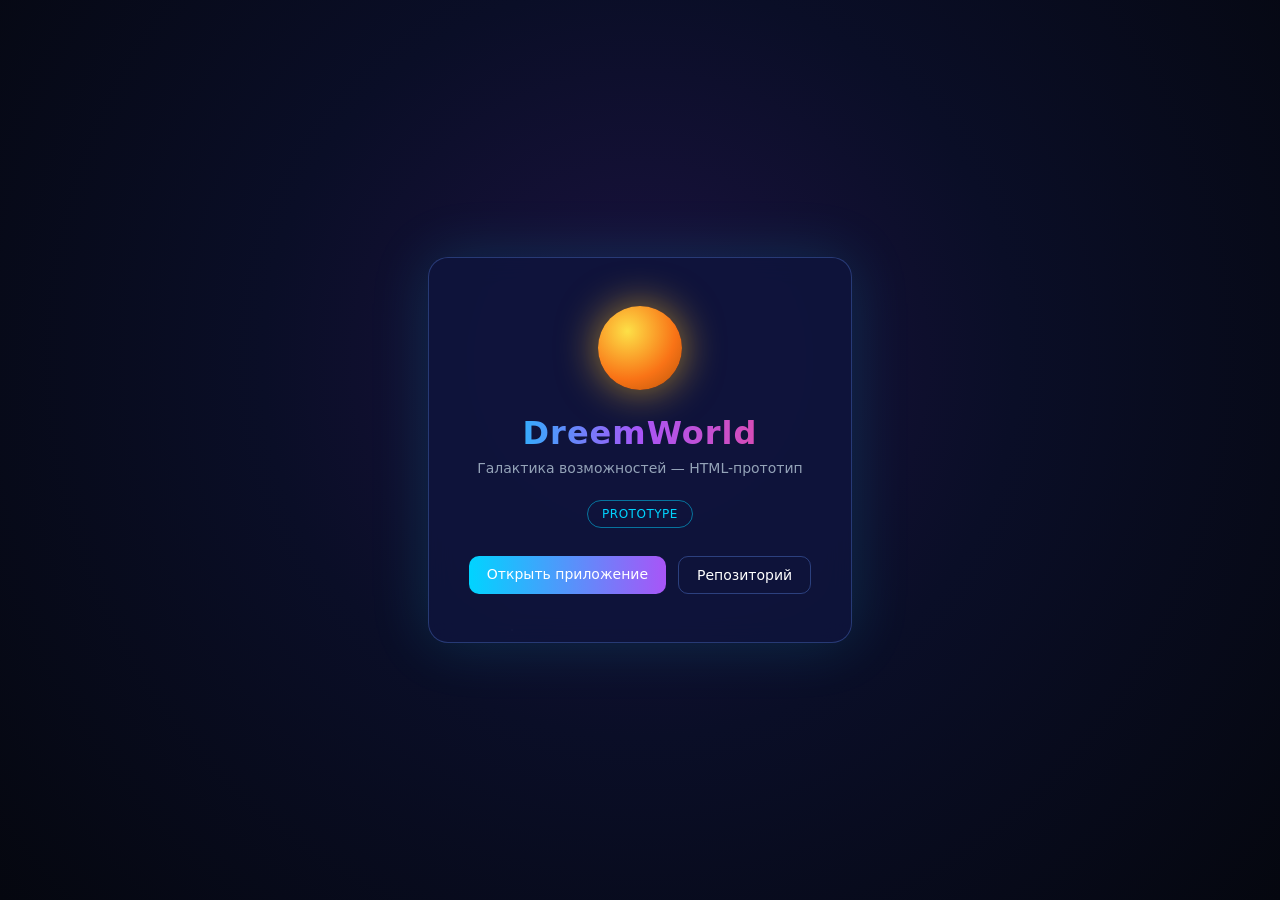
==== html prototype/index.html @ 7c05e18d "chore: добавляю HTML-прототип (папка html prototype, index.html)" ====
<!DOCTYPE html>
<html lang="ru">
<head>
  <meta charset="UTF-8" />
  <meta name="viewport" content="width=device-width, initial-scale=1.0" />
  <title>DreemWorld — HTML прототип</title>
  <style>
    :root {
      --bg-1: #0a0e27;
      --bg-2: #1a0f3c;
      --neon-blue: #00d4ff;
      --neon-violet: #a855f7;
      --neon-pink: #ec4899;
      --text: #ffffff;
      --muted: #94a3b8;
    }

    * { box-sizing: border-box; }

    body {
      margin: 0;
      min-height: 100vh;
      font-family: "Inter", "Segoe UI", system-ui, -apple-system, sans-serif;
      color: var(--text);
      background: radial-gradient(circle at 50% 40%, #1b1240 0%, var(--bg-1) 45%, #05070f 100%);
      display: grid;
      place-items: center;
      overflow: hidden;
    }

    .stars {
      position: fixed;
      inset: 0;
      background-image:
        radial-gradient(1px 1px at 20% 30%, #fff 50%, transparent 50%),
        radial-gradient(1px 1px at 70% 20%, #fff 50%, transparent 50%),
        radial-gradient(2px 2px at 40% 70%, #cbd5f5 50%, transparent 50%),
        radial-gradient(1px 1px at 85% 65%, #fff 50%, transparent 50%),
        radial-gradient(1px 1px at 15% 80%, #93c5fd 50%, transparent 50%);
      opacity: 0.7;
      pointer-events: none;
    }

    .card {
      position: relative;
      z-index: 1;
      padding: 48px 40px;
      max-width: 520px;
      text-align: center;
      background: rgba(15, 20, 60, 0.85);
      border: 1px solid rgba(100, 150, 255, 0.3);
      border-radius: 20px;
      backdrop-filter: blur(12px);
      box-shadow: 0 0 60px rgba(0, 212, 255, 0.15);
    }

    .orb {
      width: 84px;
      height: 84px;
      margin: 0 auto 24px;
      border-radius: 50%;
      background: radial-gradient(circle at 35% 30%, #fde047, #f97316 60%, #b45309);
      box-shadow: 0 0 40px rgba(251, 191, 36, 0.65);
      animation: pulse 4s ease-in-out infinite;
    }

    h1 {
      margin: 0 0 8px;
      font-size: 32px;
      letter-spacing: 1px;
      background: linear-gradient(90deg, var(--neon-blue), var(--neon-violet), var(--neon-pink));
      -webkit-background-clip: text;
      background-clip: text;
      color: transparent;
    }

    .subtitle {
      margin: 0 0 24px;
      color: var(--muted);
      font-size: 14px;
    }

    .badge {
      display: inline-block;
      padding: 6px 14px;
      border-radius: 999px;
      border: 1px solid rgba(0, 212, 255, 0.5);
      color: var(--neon-blue);
      font-size: 12px;
      letter-spacing: 0.5px;
      text-transform: uppercase;
    }

    .links {
      margin-top: 28px;
      display: flex;
      gap: 12px;
      justify-content: center;
      flex-wrap: wrap;
    }

    a {
      color: var(--text);
      text-decoration: none;
      padding: 10px 18px;
      border-radius: 10px;
      border: 1px solid rgba(100, 150, 255, 0.35);
      font-size: 14px;
      transition: transform 0.2s ease, box-shadow 0.2s ease;
    }

    a.primary {
      background: linear-gradient(90deg, var(--neon-blue), var(--neon-violet));
      border: none;
    }

    a:hover {
      transform: translateY(-2px);
      box-shadow: 0 8px 24px rgba(0, 212, 255, 0.35);
    }

    @keyframes pulse {
      0%, 100% { transform: scale(1); box-shadow: 0 0 40px rgba(251, 191, 36, 0.55); }
      50% { transform: scale(1.06); box-shadow: 0 0 70px rgba(251, 191, 36, 0.85); }
    }
  </style>
</head>
<body>
  <div class="stars"></div>
  <main class="card">
    <div class="orb"></div>
    <h1>DreemWorld</h1>
    <p class="subtitle">Галактика возможностей — HTML-прототип</p>
    <span class="badge">Prototype</span>
    <div class="links">
      <a class="primary" href="../DreemWorld/">Открыть приложение</a>
      <a href="https://github.com/MaksimEpifanov/DreemWorld">Репозиторий</a>
    </div>
  </main>
</body>
</html>
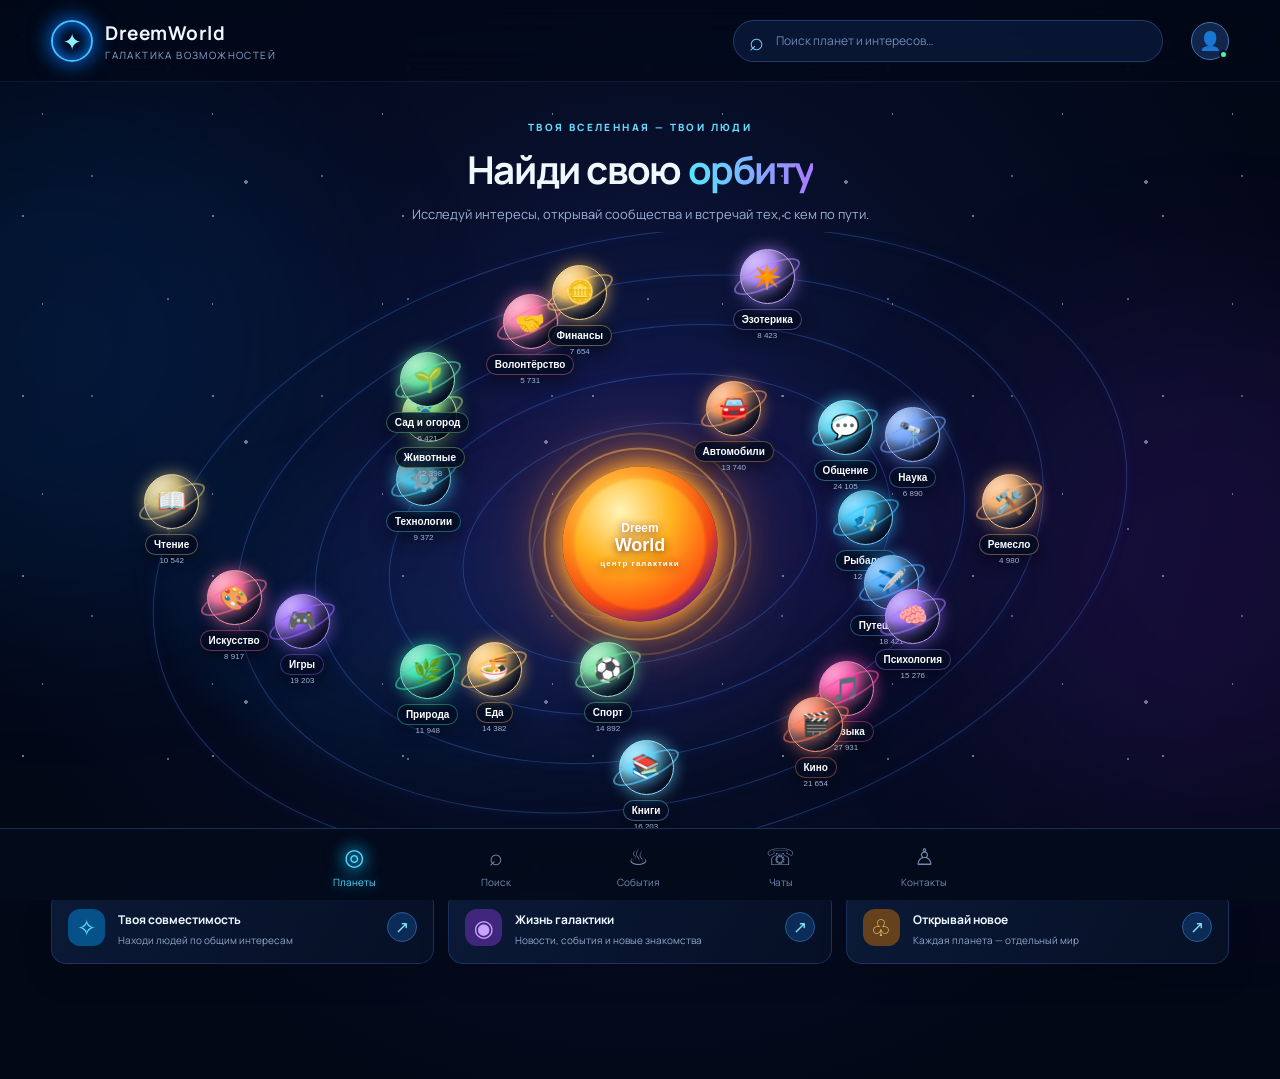
==== commit 1b4b69dd: "Add files via upload" ====
--- a/html prototype/index.html
+++ b/html prototype/index.html
@@ -1,141 +1,81 @@
-<!DOCTYPE html>
+<!doctype html>
 <html lang="ru">
 <head>
-  <meta charset="UTF-8" />
-  <meta name="viewport" content="width=device-width, initial-scale=1.0" />
-  <title>DreemWorld — HTML прототип</title>
-  <style>
-    :root {
-      --bg-1: #0a0e27;
-      --bg-2: #1a0f3c;
-      --neon-blue: #00d4ff;
-      --neon-violet: #a855f7;
-      --neon-pink: #ec4899;
-      --text: #ffffff;
-      --muted: #94a3b8;
-    }
-
-    * { box-sizing: border-box; }
-
-    body {
-      margin: 0;
-      min-height: 100vh;
-      font-family: "Inter", "Segoe UI", system-ui, -apple-system, sans-serif;
-      color: var(--text);
-      background: radial-gradient(circle at 50% 40%, #1b1240 0%, var(--bg-1) 45%, #05070f 100%);
-      display: grid;
-      place-items: center;
-      overflow: hidden;
-    }
-
-    .stars {
-      position: fixed;
-      inset: 0;
-      background-image:
-        radial-gradient(1px 1px at 20% 30%, #fff 50%, transparent 50%),
-        radial-gradient(1px 1px at 70% 20%, #fff 50%, transparent 50%),
-        radial-gradient(2px 2px at 40% 70%, #cbd5f5 50%, transparent 50%),
-        radial-gradient(1px 1px at 85% 65%, #fff 50%, transparent 50%),
-        radial-gradient(1px 1px at 15% 80%, #93c5fd 50%, transparent 50%);
-      opacity: 0.7;
-      pointer-events: none;
-    }
-
-    .card {
-      position: relative;
-      z-index: 1;
-      padding: 48px 40px;
-      max-width: 520px;
-      text-align: center;
-      background: rgba(15, 20, 60, 0.85);
-      border: 1px solid rgba(100, 150, 255, 0.3);
-      border-radius: 20px;
-      backdrop-filter: blur(12px);
-      box-shadow: 0 0 60px rgba(0, 212, 255, 0.15);
-    }
-
-    .orb {
-      width: 84px;
-      height: 84px;
-      margin: 0 auto 24px;
-      border-radius: 50%;
-      background: radial-gradient(circle at 35% 30%, #fde047, #f97316 60%, #b45309);
-      box-shadow: 0 0 40px rgba(251, 191, 36, 0.65);
-      animation: pulse 4s ease-in-out infinite;
-    }
-
-    h1 {
-      margin: 0 0 8px;
-      font-size: 32px;
-      letter-spacing: 1px;
-      background: linear-gradient(90deg, var(--neon-blue), var(--neon-violet), var(--neon-pink));
-      -webkit-background-clip: text;
-      background-clip: text;
-      color: transparent;
-    }
-
-    .subtitle {
-      margin: 0 0 24px;
-      color: var(--muted);
-      font-size: 14px;
-    }
-
-    .badge {
-      display: inline-block;
-      padding: 6px 14px;
-      border-radius: 999px;
-      border: 1px solid rgba(0, 212, 255, 0.5);
-      color: var(--neon-blue);
-      font-size: 12px;
-      letter-spacing: 0.5px;
-      text-transform: uppercase;
-    }
-
-    .links {
-      margin-top: 28px;
-      display: flex;
-      gap: 12px;
-      justify-content: center;
-      flex-wrap: wrap;
-    }
-
-    a {
-      color: var(--text);
-      text-decoration: none;
-      padding: 10px 18px;
-      border-radius: 10px;
-      border: 1px solid rgba(100, 150, 255, 0.35);
-      font-size: 14px;
-      transition: transform 0.2s ease, box-shadow 0.2s ease;
-    }
-
-    a.primary {
-      background: linear-gradient(90deg, var(--neon-blue), var(--neon-violet));
-      border: none;
-    }
-
-    a:hover {
-      transform: translateY(-2px);
-      box-shadow: 0 8px 24px rgba(0, 212, 255, 0.35);
-    }
-
-    @keyframes pulse {
-      0%, 100% { transform: scale(1); box-shadow: 0 0 40px rgba(251, 191, 36, 0.55); }
-      50% { transform: scale(1.06); box-shadow: 0 0 70px rgba(251, 191, 36, 0.85); }
-    }
-  </style>
+  <meta charset="utf-8">
+  <meta name="viewport" content="width=device-width, initial-scale=1">
+  <meta name="theme-color" content="#030817">
+  <meta name="description" content="DreemWorld — интерактивная галактика интересов.">
+  <title>DreemWorld — Галактика возможностей</title>
+  <link rel="stylesheet" href="style.css">
 </head>
 <body>
-  <div class="stars"></div>
-  <main class="card">
-    <div class="orb"></div>
-    <h1>DreemWorld</h1>
-    <p class="subtitle">Галактика возможностей — HTML-прототип</p>
-    <span class="badge">Prototype</span>
-    <div class="links">
-      <a class="primary" href="../DreemWorld/">Открыть приложение</a>
-      <a href="https://github.com/MaksimEpifanov/DreemWorld">Репозиторий</a>
-    </div>
+  <div class="space-glow glow-one"></div><div class="space-glow glow-two"></div>
+  <header class="topbar">
+    <a class="brand" href="#" aria-label="DreemWorld — главная">
+      <span class="brand-orbit">✦</span>
+      <span><b>DreemWorld</b><small>Галактика возможностей</small></span>
+    </a>
+    <label class="search"><span>⌕</span><input id="planetSearch" type="search" placeholder="Поиск планет и интересов…" autocomplete="off"></label>
+    <button class="profile" aria-label="Профиль">👤<i></i></button>
+  </header>
+
+  <main>
+    <section class="intro">
+      <p class="eyebrow">ТВОЯ ВСЕЛЕННАЯ — ТВОИ ЛЮДИ</p>
+      <h1>Найди свою <span>орбиту</span></h1>
+      <p class="intro-copy">Исследуй интересы, открывай сообщества и встречай тех, с кем по пути.</p>
+    </section>
+
+    <section class="galaxy-wrap" aria-label="Интерактивная галактика планет интересов">
+      <div class="galaxy" id="galaxy">
+        <div class="nebula"></div>
+        <div class="orbit orbit-1"></div><div class="orbit orbit-2"></div>
+        <div class="orbit orbit-3"></div><div class="orbit orbit-4"></div>
+        <div class="orbit orbit-5"></div><div class="orbit orbit-6"></div>
+        <button class="sun" id="sunButton" aria-label="Открыть центр галактики">
+          <span class="sun-corona"></span><span class="sun-core"></span>
+          <span class="sun-label">Dreem<span>World</span><small>центр галактики</small></span>
+        </button>
+        <div class="planet-layer" id="planetLayer"></div>
+        <div class="galaxy-hint"><span class="hint-dot"></span> Нажми на планету, чтобы исследовать её</div>
+      </div>
+    </section>
+
+    <section class="quick-panels">
+      <article class="quick-card">
+        <span class="quick-icon">✧</span><div><b>Твоя совместимость</b><p>Находи людей по общим интересам</p></div><button data-open="Поиск" class="arrow-btn" aria-label="Перейти к поиску">↗</button>
+      </article>
+      <article class="quick-card">
+        <span class="quick-icon purple">◉</span><div><b>Жизнь галактики</b><p>Новости, события и новые знакомства</p></div><button data-open="События" class="arrow-btn" aria-label="Открыть события">↗</button>
+      </article>
+      <article class="quick-card">
+        <span class="quick-icon gold">♧</span><div><b>Открывай новое</b><p>Каждая планета — отдельный мир</p></div><button id="randomPlanet" class="arrow-btn" aria-label="Случайная планета">↗</button>
+      </article>
+    </section>
   </main>
+
+  <nav class="bottom-nav" aria-label="Основная навигация">
+    <button class="active" data-nav="Планеты"><span>◎</span>Планеты</button>
+    <button data-nav="Поиск"><span>⌕</span>Поиск</button>
+    <button data-nav="События"><span>♨</span>События</button>
+    <button data-nav="Чаты"><span>☏</span>Чаты</button>
+    <button data-nav="Контакты"><span>♙</span>Контакты</button>
+  </nav>
+
+  <div class="modal-backdrop" id="modalBackdrop" hidden>
+    <section class="planet-modal" role="dialog" aria-modal="true" aria-labelledby="modalTitle">
+      <button class="close-modal" id="closeModal" aria-label="Закрыть">×</button>
+      <div class="modal-hero" id="modalHero"><span class="modal-planet-icon" id="modalIcon">🎣</span><div><p class="eyebrow">МИР ИНТЕРЕСОВ</p><h2 id="modalTitle">Рыбалка</h2><p id="modalSubtitle">Природа, трофеи, эмоции</p><small id="modalMembers">12 842 участника</small></div></div>
+      <div class="modal-tabs"><button class="selected">Главная</button><button data-tab="Виды">Виды интереса</button><button data-tab="Новости">Новости</button><button data-tab="Люди">Люди</button><button data-tab="События">События</button></div>
+      <div class="modal-content">
+        <article class="feature-story"><span class="story-art" id="storyArt">🌅</span><div><span class="story-tag">ИСТОРИЯ СООБЩЕСТВА</span><h3 id="storyTitle">Улов дня</h3><p id="storyText">Делись впечатлениями, задавай вопросы и находи единомышленников.</p><button class="primary-btn" id="joinCommunity">Войти в сообщество <span>→</span></button></div></article>
+        <h3 class="section-heading" id="subsectionsHeading">Исследуй направления</h3>
+        <div class="subtopic-grid" id="subtopicGrid"></div>
+        <div class="modal-footer-note">Здесь могут появляться публикации участников, встречи, карта мест и тематические чаты.</div>
+      </div>
+    </section>
+  </div>
+  <div class="toast" id="toast" role="status" aria-live="polite"></div>
+  <script src="app.js"></script>
 </body>
 </html>
--- a/html prototype/style.css
+++ b/html prototype/style.css
@@ -0,0 +1,20 @@
+@import url('https://fonts.googleapis.com/css2?family=Manrope:wght@400;500;600;700;800&display=swap');
+:root{--bg:#030817;--panel:rgba(8,20,48,.86);--line:rgba(91,155,255,.28);--cyan:#42d8ff;--text:#eff7ff;--muted:#91a8ca;--purple:#9a62ff}
+*{box-sizing:border-box}html{scroll-behavior:smooth}body{margin:0;min-height:100vh;background:radial-gradient(ellipse at 50% 40%,#10194a 0,#060d25 38%,var(--bg) 76%);color:var(--text);font-family:Manrope,system-ui,sans-serif;overflow-x:hidden}
+body:before{content:"";position:fixed;inset:0;pointer-events:none;opacity:.45;background-image:radial-gradient(1px 1px at 12% 20%,#fff 99%,transparent),radial-gradient(1px 1px at 70% 30%,#9bdcff 99%,transparent),radial-gradient(2px 2px at 82% 70%,#fff 99%,transparent),radial-gradient(1px 1px at 40% 80%,#a9b8ff 99%,transparent),radial-gradient(1px 1px at 25% 60%,#fff 99%,transparent);background-size:190px 180px,240px 230px,300px 260px,230px 220px,170px 190px;z-index:-1}
+.space-glow{position:fixed;width:40vw;height:40vw;filter:blur(100px);opacity:.12;pointer-events:none;border-radius:50%;z-index:-1}.glow-one{background:#087bff;top:10%;left:-15%}.glow-two{background:#922bff;right:-15%;top:35%}
+.topbar{height:82px;display:flex;align-items:center;gap:28px;padding:0 clamp(18px,4vw,64px);border-bottom:1px solid rgba(94,147,255,.13);background:rgba(3,8,23,.66);backdrop-filter:blur(18px);position:sticky;top:0;z-index:5}
+.brand{display:flex;align-items:center;gap:12px;color:inherit;text-decoration:none;min-width:260px}.brand-orbit{display:grid;place-items:center;width:42px;height:42px;border:2px solid #42bfff;border-radius:50%;color:#8cf0ff;box-shadow:0 0 22px #087bff,inset 0 0 15px #087bff;font-size:23px}.brand b{display:block;font-size:19px;letter-spacing:.5px}.brand small{display:block;color:#8ba6d0;font-size:10px;margin-top:2px;letter-spacing:1.4px;text-transform:uppercase}
+.search{margin-left:auto;display:flex;align-items:center;gap:10px;width:min(430px,45vw);height:42px;border:1px solid var(--line);border-radius:30px;background:rgba(11,25,58,.8);padding:0 15px;color:#70caff;font-size:25px}.search input{min-width:0;width:100%;outline:0;border:0;background:transparent;color:white;font:inherit;font-size:12px}.search input::placeholder{color:#7188b2}.profile{position:relative;border:1px solid #3d76bb;background:#12254b;width:38px;height:38px;border-radius:50%;font-size:18px}.profile i{position:absolute;right:0;bottom:0;width:9px;height:9px;border-radius:50%;background:#51f4a4;border:2px solid #081128}
+main{max-width:1500px;margin:auto;padding:28px clamp(16px,4vw,60px) 115px}.intro{text-align:center;margin:10px auto 8px}.eyebrow{color:#63d9ff;font-size:10px;font-weight:800;letter-spacing:2.4px;margin:0 0 9px}.intro h1{font-size:clamp(26px,3vw,42px);margin:0;letter-spacing:-1.4px}.intro h1 span{background:linear-gradient(90deg,#54e7ff,#a97aff);color:transparent;background-clip:text}.intro-copy{color:#9bb0d2;font-size:13px;margin:9px 0}
+.galaxy-wrap{display:flex;justify-content:center}.galaxy{position:relative;width:min(100%,1080px);height:clamp(430px,56vw,650px);min-height:430px;overflow:hidden;isolation:isolate}.nebula{position:absolute;inset:6% 5%;border-radius:50%;background:radial-gradient(ellipse,#6b39d42b 0,transparent 58%),radial-gradient(ellipse at 25% 65%,#087dff1c,transparent 40%);filter:blur(15px)}
+.orbit{position:absolute;left:50%;top:48%;border:1px solid rgba(86,151,255,.28);border-radius:50%;transform:translate(-50%,-50%) rotate(-13deg);box-shadow:0 0 13px #315eff12,inset 0 0 15px #315eff0b}.orbit-1{width:220px;height:145px}.orbit-2{width:360px;height:235px}.orbit-3{width:510px;height:330px}.orbit-4{width:660px;height:425px}.orbit-5{width:820px;height:520px}.orbit-6{width:990px;height:610px}
+.sun{position:absolute;left:50%;top:48%;transform:translate(-50%,-50%);width:clamp(105px,14vw,155px);aspect-ratio:1;border:0;border-radius:50%;background:radial-gradient(circle at 38% 32%,#fff9be 0,#ffd04d 15%,#ff8a19 42%,#f24713 63%,#7a1e76 78%,transparent 80%);box-shadow:0 0 22px #ffae31,0 0 55px #ff8b24,0 0 100px #ff6b1c66;cursor:pointer;z-index:2;animation:sunPulse 4s ease-in-out infinite}.sun:before,.sun:after{content:"";position:absolute;inset:-12%;border:2px solid #ffb74b77;border-radius:50%;animation:corona 14s linear infinite}.sun:after{inset:-22%;border-color:#ffb74b35;animation-direction:reverse;animation-duration:22s}.sun-core{position:absolute;inset:8%;border-radius:50%;background:radial-gradient(circle at 35% 25%,#fff5b8,#ffb31f 40%,#ff5c12 75%);filter:blur(1px)}.sun-label{position:absolute;inset:0;display:flex;align-items:center;justify-content:center;flex-direction:column;font-size:12px;font-weight:800;color:#fff;text-shadow:0 2px 8px #7b2800;z-index:1}.sun-label span{font-size:18px}.sun-label small{font-size:8px;letter-spacing:1px;margin-top:3px}.planet-layer{position:absolute;inset:0}
+.planet{--planet-color:#48d9ff;position:absolute;left:50%;top:48%;width:88px;height:94px;display:flex;flex-direction:column;align-items:center;gap:5px;transform:translate(-50%,-50%);border:0;background:none;color:white;cursor:pointer;z-index:3;transition:filter .25s;animation:planetFloat 4s ease-in-out infinite}.planet:hover,.planet:focus-visible{filter:brightness(1.3);z-index:4;outline:none}.planet:hover .planet-ball{transform:scale(1.13);box-shadow:0 0 28px var(--planet-color),inset -8px -8px 17px #0009}.planet-ball{position:relative;display:grid;place-items:center;width:55px;height:55px;border-radius:50%;font-size:24px;border:1px solid color-mix(in srgb,var(--planet-color),white 25%);background:radial-gradient(circle at 30% 25%,color-mix(in srgb,var(--planet-color),white 35%),var(--planet-color) 34%,#101b48 76%);box-shadow:0 0 16px color-mix(in srgb,var(--planet-color),transparent 35%),inset -8px -8px 17px #0009,inset 5px 5px 12px #ffffff55;transition:.25s}.planet-ball:after{content:"";position:absolute;width:68px;height:19px;border:2px solid color-mix(in srgb,var(--planet-color),transparent 22%);border-radius:50%;transform:rotate(-25deg);opacity:.7}.planet-name{font-size:10px;font-weight:800;white-space:nowrap;padding:4px 8px;border:1px solid color-mix(in srgb,var(--planet-color),transparent 60%);border-radius:15px;background:rgba(4,13,36,.9);box-shadow:0 5px 18px #0007}.planet-count{font-size:8px;color:#9cb5da;margin-top:-4px;white-space:nowrap}.planet.hidden{display:none}
+.galaxy-hint{position:absolute;bottom:10px;left:50%;transform:translateX(-50%);color:#819bc5;font-size:10px;white-space:nowrap}.hint-dot{display:inline-block;width:6px;height:6px;background:#53e6ff;border-radius:50%;box-shadow:0 0 8px #53e6ff;margin-right:6px}
+.quick-panels{display:grid;grid-template-columns:repeat(3,1fr);gap:14px;margin-top:8px}.quick-card{display:flex;align-items:center;gap:13px;padding:16px;border:1px solid rgba(81,141,240,.25);border-radius:15px;background:linear-gradient(120deg,#0c1c3bdf,#071127d9);box-shadow:0 12px 32px #0002}.quick-icon{display:grid;place-items:center;flex-shrink:0;width:37px;height:37px;border-radius:12px;background:#07518a;color:#65e4ff;font-size:23px}.quick-icon.purple{background:#40277d;color:#c9a3ff}.quick-icon.gold{background:#65411d;color:#ffd16a}.quick-card b{font-size:12px}.quick-card p{font-size:10px;color:#91a7ca;margin:4px 0 0}.arrow-btn{margin-left:auto;flex-shrink:0;width:30px;height:30px;border:1px solid #275b9c;border-radius:50%;background:#0c2b56;color:#7de6ff;font-size:17px;cursor:pointer}.bottom-nav{position:fixed;z-index:6;bottom:0;left:0;right:0;display:flex;justify-content:center;gap:clamp(10px,7vw,100px);padding:10px 12px max(10px,env(safe-area-inset-bottom));background:#040b1beF;border-top:1px solid #24518b88;backdrop-filter:blur(18px)}.bottom-nav button{display:flex;flex-direction:column;align-items:center;gap:3px;border:0;background:none;color:#738ab2;font:inherit;font-size:10px;min-width:50px;cursor:pointer}.bottom-nav button span{font-size:23px}.bottom-nav button.active{color:#57dcff;text-shadow:0 0 15px #21baff}.bottom-nav button.active span{filter:drop-shadow(0 0 8px #00bfff)}
+.modal-backdrop{position:fixed;inset:0;z-index:20;display:grid;place-items:center;padding:18px;background:#020611d9;backdrop-filter:blur(12px);overflow-y:auto}.modal-backdrop[hidden]{display:none}.planet-modal{position:relative;width:min(900px,100%);max-height:min(90vh,900px);overflow:auto;border:1px solid #3376bb88;border-radius:22px;background:linear-gradient(145deg,#0b1b3b,#050b1d 70%);box-shadow:0 0 70px #166bff22}.close-modal{position:absolute;right:16px;top:14px;z-index:2;border:1px solid #80baff55;border-radius:50%;width:35px;height:35px;background:#06152ccc;color:#fff;font-size:24px;cursor:pointer}.modal-hero{display:flex;align-items:center;gap:20px;padding:28px 28px 22px;background:radial-gradient(ellipse at 20% 0,#0c5a9b77,transparent 60%),linear-gradient(90deg,#0a1b3a,#0b1330)}.modal-planet-icon{display:grid;place-items:center;flex-shrink:0;width:82px;height:82px;border:1px solid #56cfff;border-radius:50%;font-size:38px;background:radial-gradient(circle at 30% 20%,#5be8ff,#14509e 60%,#07132b);box-shadow:0 0 30px #128dff88}.modal-hero h2{margin:0;font-size:clamp(24px,4vw,36px)}.modal-hero p:not(.eyebrow){color:#afc3e5;margin:6px 0;font-size:13px}.modal-hero small{color:#63e9b0;font-size:11px}.modal-tabs{display:flex;gap:5px;padding:0 20px 14px;border-bottom:1px solid #31527c66;overflow-x:auto}.modal-tabs button{white-space:nowrap;border:0;border-radius:20px;padding:10px 14px;background:transparent;color:#94add2;font:inherit;font-size:11px;cursor:pointer}.modal-tabs button.selected,.modal-tabs button:hover{background:#087bd7;color:#fff;box-shadow:0 0 15px #087bd744}.modal-content{padding:20px 24px 24px}.feature-story{display:grid;grid-template-columns:150px 1fr;gap:18px;align-items:center;padding:16px;border:1px solid #3674b355;border-radius:15px;background:linear-gradient(110deg,#0c2c52,#0b1630)}.story-art{display:grid;place-items:center;min-height:130px;border-radius:11px;font-size:60px;background:radial-gradient(circle at 50% 40%,#1a74b9,#08152f 70%)}.story-tag{font-size:9px;letter-spacing:1.5px;color:#5be2ff;font-weight:800}.feature-story h3{margin:6px 0;font-size:19px}.feature-story p{font-size:12px;color:#9cb2d6;line-height:1.6;margin:0 0 12px}.primary-btn{border:0;border-radius:22px;background:linear-gradient(90deg,#087fe8,#7353ff);color:white;padding:10px 16px;font:inherit;font-size:11px;font-weight:800;cursor:pointer}.primary-btn span{margin-left:12px}.section-heading{font-size:15px;margin:23px 0 12px}.subtopic-grid{display:grid;grid-template-columns:repeat(4,1fr);gap:10px}.subtopic{border:1px solid #315c8b88;border-radius:12px;padding:14px 10px;background:#0b1b36;text-align:left;color:white;cursor:pointer;transition:.2s}.subtopic:hover{border-color:#4cdcff;transform:translateY(-2px);background:#10284b}.subtopic span{font-size:23px;display:block;margin-bottom:8px}.subtopic b{font-size:11px;display:block}.subtopic small{font-size:9px;color:#8ea8ce;display:block;margin-top:4px}.modal-footer-note{font-size:10px;color:#6f89b4;line-height:1.6;margin-top:18px}.toast{position:fixed;z-index:30;left:50%;bottom:85px;transform:translate(-50%,20px);opacity:0;pointer-events:none;padding:12px 18px;border:1px solid #3a9cdb;border-radius:30px;background:#0b1d3a;color:#e9f9ff;font-size:12px;box-shadow:0 0 30px #007bff33;transition:.25s}.toast.show{opacity:1;transform:translate(-50%,0)}
+@keyframes sunPulse{0%,100%{filter:brightness(1)}50%{filter:brightness(1.16)}}@keyframes corona{to{transform:rotate(360deg)}}@keyframes planetFloat{0%,100%{margin-top:0}50%{margin-top:-5px}}
+@media(max-width:800px){.topbar{height:68px;gap:12px;padding:0 14px}.brand{min-width:0}.brand b{font-size:16px}.brand small{font-size:8px}.brand-orbit{width:35px;height:35px}.search{width:auto;flex:1}.search input{font-size:10px}.profile{width:34px;height:34px}.intro{margin-top:20px}.intro-copy{max-width:360px;margin-left:auto;margin-right:auto;line-height:1.6}.galaxy{height:clamp(460px,115vw,570px);min-height:460px}.orbit-1{width:150px;height:100px}.orbit-2{width:240px;height:160px}.orbit-3{width:330px;height:220px}.orbit-4{width:420px;height:280px}.orbit-5{width:510px;height:340px}.orbit-6{width:600px;height:400px}.planet{width:66px;height:78px}.planet-ball{width:43px;height:43px;font-size:19px}.planet-ball:after{width:53px;height:14px}.planet-name{font-size:8px;padding:3px 6px}.planet-count{font-size:7px}.sun{width:100px}.sun-label{font-size:9px}.sun-label span{font-size:14px}.sun-label small{font-size:6px}.quick-panels{grid-template-columns:1fr;gap:8px}.quick-card{padding:12px}.quick-card p{font-size:10px}.bottom-nav{gap:0;justify-content:space-around}.bottom-nav button{min-width:44px}.bottom-nav button span{font-size:21px}.feature-story{grid-template-columns:90px 1fr;gap:12px;padding:12px}.story-art{min-height:110px;font-size:42px}.modal-content{padding:14px}.modal-hero{padding:25px 16px 18px;gap:12px}.modal-planet-icon{width:60px;height:60px;font-size:30px}.modal-tabs{padding-left:10px}.subtopic-grid{grid-template-columns:repeat(2,1fr)}}
+@media(max-width:390px){.brand small{display:none}.search{padding:0 10px}.galaxy{margin-left:-12px;margin-right:-12px}.planet{transform:translate(-50%,-50%) scale(.9)}.modal-hero h2{font-size:23px}.modal-hero p:not(.eyebrow){font-size:11px}}
+@media(prefers-reduced-motion:reduce){*,*:before,*:after{animation-duration:.01ms!important;animation-iteration-count:1!important;scroll-behavior:auto!important;transition:none!important}}
